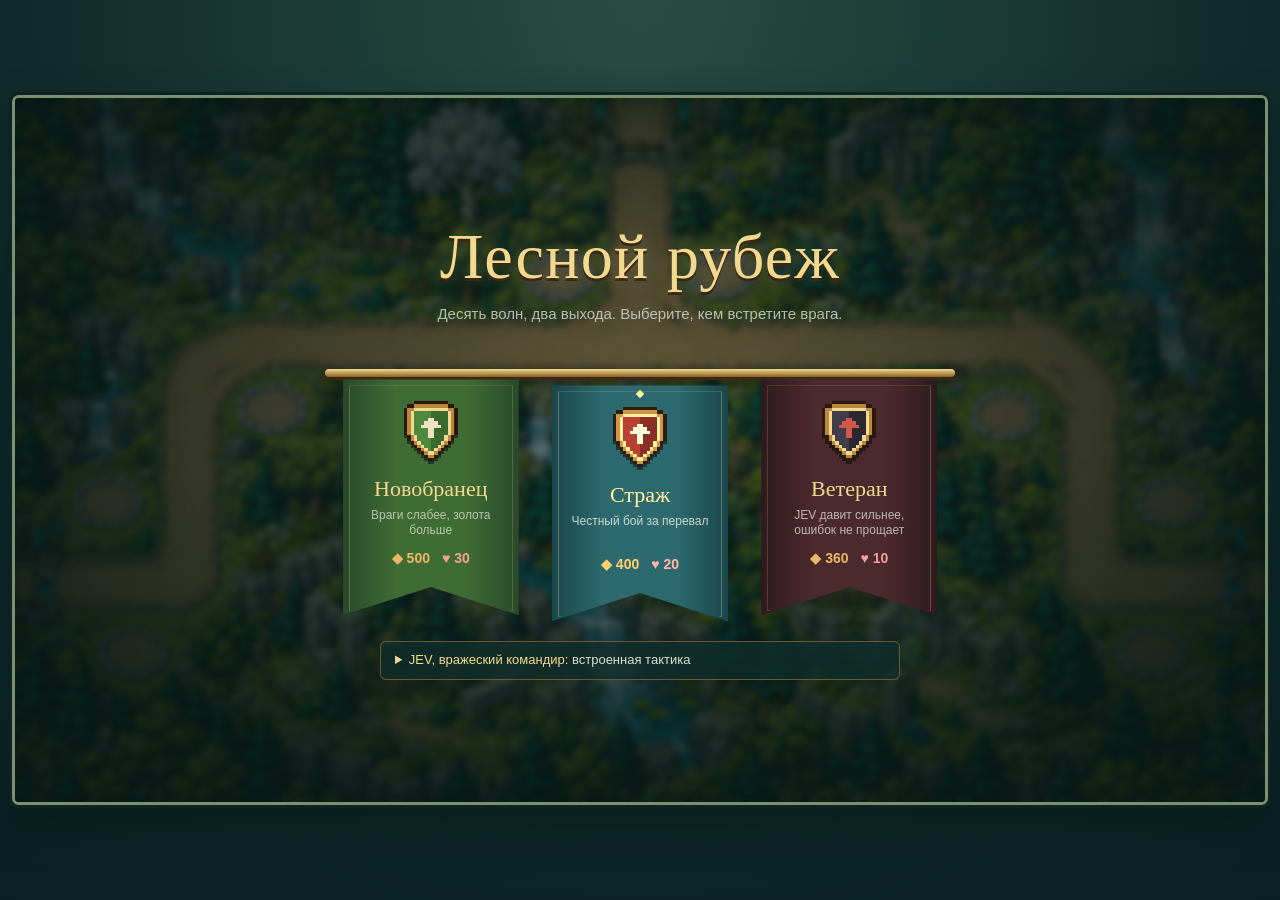
==== game/index.html @ 604ba946 "Лесной рубеж: первая версия в git Браузерная tower defense: лучники и маги, 5 уровней башен, 10 волн" ====
<!doctype html>
<html lang="ru">
<head>
  <meta charset="utf-8">
  <meta name="viewport" content="width=device-width, initial-scale=1">
  <meta name="theme-color" content="#102b2b">
  <title>Лесной рубеж</title>
  <link rel="stylesheet" href="style.css">
</head>
<body>
  <main class="game-shell">
    <section class="field-frame" aria-label="Игровое поле">
          <canvas id="gameCanvas" width="1672" height="941" tabindex="0" aria-label="Карта с восемью площадками для башен. Клавиши 1–8 выбирают площадку"></canvas>
          <div id="buildMenu" class="build-menu" role="group" aria-label="Выбор башни" hidden>
            <div class="build-ring" aria-hidden="true"></div>
            <button id="chooseArcher" class="build-option pos-nw" type="button" data-name="Лучники" data-type="archer" aria-label="Построить башню лучников за 90 золота">
              <svg viewBox="0 0 48 48" aria-hidden="true"><path d="M16 7Q40 24 16 41" stroke="#f3d98f" stroke-width="3.5"/><path d="M16 7L20 24 16 41" stroke="#e8dcc0" stroke-width="1.5"/><path d="M8 24H38M32 19.5L38 24 32 28.5M8 24L5 21M8 24L5 27" stroke="#f0e5c4" stroke-width="2.5"/></svg>
              <span id="archerCost" class="build-cost">90</span>
            </button>
            <button id="chooseMage" class="build-option pos-ne" type="button" data-name="Маги" data-type="mage" aria-label="Построить башню магов за 100 золота">
              <svg viewBox="0 0 48 48" aria-hidden="true"><path d="M15 41L29 17" stroke="#c9a46a" stroke-width="3.5"/><path d="M32 4L37 12 32 20 27 12Z" stroke="#d9a8ff" stroke-width="2.5"/><path d="M38 22L40 25M24 22L22 25M32 24V27" stroke="#f0e5c4" stroke-width="2"/></svg>
              <span id="mageCost" class="build-cost">100</span>
            </button>
            <button class="build-option pos-sw" type="button" aria-disabled="true" data-name="Артиллерия" aria-label="Артиллерия, откроется позже"><svg viewBox="0 0 48 48" aria-hidden="true"><circle cx="22" cy="29" r="12" stroke="#e9ba63" stroke-width="3"/><path d="M29 19L33 12Q38 10 40 5" stroke="#f0e5c4" stroke-width="3"/></svg><svg class="build-lock" viewBox="0 0 16 16" aria-hidden="true"><path d="M5 7V5a3 3 0 0 1 6 0v2"/><rect x="3.5" y="7" width="9" height="7" rx="1.5"/></svg></button>
            <button class="build-option pos-se" type="button" aria-disabled="true" data-name="Казармы" aria-label="Казармы, откроются позже"><svg viewBox="0 0 48 48" aria-hidden="true"><path d="M24 5L39 11 36 29Q32 38 24 43 16 38 12 29L9 11Z" stroke="#b5d5ef" stroke-width="3"/><path d="M24 12V36M15 20H33" stroke="#e9ba63" stroke-width="3"/></svg><svg class="build-lock" viewBox="0 0 16 16" aria-hidden="true"><path d="M5 7V5a3 3 0 0 1 6 0v2"/><rect x="3.5" y="7" width="9" height="7" rx="1.5"/></svg></button>
            <div class="build-plaque" aria-hidden="true"><strong id="buildPlaqueName">Выберите башню</strong><small id="buildPlaqueNote">Лучники и маги доступны</small></div>
          </div>
          <div id="towerMenu" class="build-menu tower-menu" role="group" aria-label="Действия с башней" hidden>
            <div class="build-ring" aria-hidden="true"></div>
            <button id="upgradeOption" class="build-option pos-n" type="button" data-name="Улучшить">
              <svg viewBox="0 0 48 48" aria-hidden="true"><path d="M13 27L24 16 35 27" stroke="#f3d98f" stroke-width="4"/><path d="M13 38L24 27 35 38" stroke="#f0e5c4" stroke-width="3"/><path d="M24 5V9M19 7H29" stroke="#f3d98f" stroke-width="2"/></svg>
              <span id="upgradeCost" class="build-cost">75</span>
            </button>
            <button id="sellOption" class="build-option pos-s" type="button" data-name="Продать">
              <svg viewBox="0 0 48 48" aria-hidden="true"><ellipse cx="24" cy="33" rx="13" ry="5" stroke="#c99a4a" stroke-width="3"/><path d="M11 33V28M37 33V28" stroke="#c99a4a" stroke-width="3"/><ellipse cx="24" cy="27" rx="13" ry="5" stroke="#f3d98f" stroke-width="3"/><path d="M24 7L29 13 24 19 19 13Z" stroke="#f0e5c4" stroke-width="2.5"/></svg>
              <span id="sellValue" class="build-cost refund">54</span>
            </button>
            <div id="towerInfo" class="tower-info">
              <div class="tower-info-head"><strong id="towerInfoName">Соломенная башня</strong><span id="towerInfoLevel">1 / 5</span></div>
              <p id="towerInfoNote">Два лучника бьют врага, ближайшего к выходу.</p>
              <dl class="tower-info-stats">
                <div><dt>Урон</dt><dd id="statDamage">21</dd></div>
                <div><dt>Дальность</dt><dd id="statRange">188</dd></div>
                <div><dt>Выстр./с</dt><dd id="statRate">1.1</dd></div>
                <div id="statSplashBox" hidden><dt>Площадь</dt><dd id="statSplash">44</dd></div>
              </dl>
            </div>
          </div>
          <div class="hud">
            <div class="hud-stats" aria-live="polite">
              <span class="hud-stat coin" title="Золото"><i aria-hidden="true">◆</i><b id="gold">400</b></span>
              <span class="hud-stat heart" title="Жизни"><i aria-hidden="true">♥</i><b id="lives">20</b></span>
              <span class="hud-stat wave" title="Волна"><i aria-hidden="true">◈</i><b id="wave">0 / 10</b></span>
            </div>
            <div class="hud-actions">
              <button id="speedButton" class="hud-button" type="button" title="Скорость игры">1×</button>
              <button id="pauseButton" class="hud-button" type="button" title="Пауза (пробел)" aria-label="Пауза">Ⅱ</button>
              <button id="restartButton" class="hud-button" type="button" title="Меню" aria-label="Открыть меню">☰</button>
            </div>
          </div>
          <button id="waveShield" class="wave-shield" type="button">
            <svg class="shield-timer" viewBox="0 0 100 100" aria-hidden="true"><circle cx="50" cy="50" r="46"/><circle class="shield-timer-left" cx="50" cy="50" r="46" pathLength="100"/></svg>
            <svg class="shield-art" viewBox="0 0 16 18" shape-rendering="crispEdges" aria-hidden="true"></svg>
            <span class="shield-label"><strong id="shieldTitle">Волна 1</strong><small id="shieldNote">Разбейте щит</small></span>
          </button>
          <div id="menu" class="menu-screen">
            <div class="menu-panel">
              <h1 class="menu-title">Лесной рубеж</h1>
              <p class="menu-sub">Десять волн, два выхода. Выберите, кем встретите врага.</p>
              <div class="banners" role="group" aria-label="Сложность">
                <button class="banner easy" type="button" data-difficulty="easy">
                  <svg class="banner-shield" viewBox="0 0 16 18" shape-rendering="crispEdges" aria-hidden="true"></svg>
                  <strong>Новобранец</strong><small>Враги слабее, золота больше</small>
                  <span class="banner-stats"><span>◆ 500</span><span>♥ 30</span></span>
                </button>
                <button class="banner normal" type="button" data-difficulty="normal">
                  <svg class="banner-shield" viewBox="0 0 16 18" shape-rendering="crispEdges" aria-hidden="true"></svg>
                  <strong>Страж</strong><small>Честный бой за перевал</small>
                  <span class="banner-stats"><span>◆ 400</span><span>♥ 20</span></span>
                </button>
                <button class="banner hard" type="button" data-difficulty="hard">
                  <svg class="banner-shield" viewBox="0 0 16 18" shape-rendering="crispEdges" aria-hidden="true"></svg>
                  <strong>Ветеран</strong><small>JEV давит сильнее, ошибок не прощает</small>
                  <span class="banner-stats"><span>◆ 360</span><span>♥ 10</span></span>
                </button>
              </div>
              <button id="menuResume" class="menu-resume" type="button" hidden>Вернуться к игре</button>
              <details class="jev-settings">
                <summary>JEV, вражеский командир: <span id="jevStatus">встроенная тактика</span></summary>
                <p>Перед каждой волной JEV смотрит, какой фланг у вас слабее, и решает, сколько врагов пустить налево и направо. С ключом OpenRouter решения принимает модель Jev, без ключа — встроенная тактика.</p>
                <label>Ключ OpenRouter<input id="jevKey" type="password" autocomplete="off" spellcheck="false" placeholder="sk-or-…"></label>
                <label>Модель<input id="jevModel" type="text" autocomplete="off" spellcheck="false"></label>
                <div class="jev-actions"><button id="jevSave" type="button">Сохранить</button><button id="jevForget" type="button" hidden>Убрать ключ</button></div>
                <small>Ключ хранится только в этом браузере и уходит только на openrouter.ai.</small>
              </details>
            </div>
          </div>
          <div id="stageMessage" class="stage-message" hidden></div>
          <div id="toast" class="toast" role="status" aria-live="polite"></div>
    </section>
  </main>
  <script src="jev.js" defer></script>
  <script src="game.js" defer></script>
</body>
</html>
---- game/style.css ----
:root{--deep:#102b2b;--forest:#183b37;--forest-2:#254d45;--line:#4c6b5a;--parchment:#f0e5c4;--muted:#b7c3ad;--gold:#e9ba63;--gold-deep:#a77531;--red:#e98973}
*{box-sizing:border-box}html,body{margin:0;min-height:100%;background:#0b2526;color:var(--parchment)}body{font-family:Trebuchet MS,Verdana,sans-serif;background:radial-gradient(circle at 50% 0,#284c42 0,#102b2b 54%,#092022 100%)}button{font:inherit;cursor:pointer}button:focus-visible,canvas:focus-visible{outline:3px solid #ffe3a0;outline-offset:3px}.game-shell{min-height:100vh;max-width:2000px;margin:auto;display:flex;flex-direction:column}.topbar{min-height:83px;display:flex;align-items:center;gap:24px;padding:12px clamp(16px,2vw,36px);border-bottom:1px solid #5d765b;background:linear-gradient(180deg,#183a36,#102e2e);box-shadow:0 5px 16px #061d1b77;z-index:2}.brand{display:flex;align-items:center;gap:12px;min-width:270px}.brand-mark{display:grid;place-items:center;width:42px;height:42px;border:2px solid var(--gold);border-radius:10px;transform:rotate(45deg);font-size:25px;color:var(--gold);line-height:1}.brand-mark::first-letter{transform:rotate(-45deg)}.brand strong{display:block;font-family:Georgia,serif;font-size:24px;line-height:1;letter-spacing:.01em}.brand small{display:block;margin-top:5px;color:var(--muted);font-size:11px;letter-spacing:.12em}.resources{display:flex;justify-content:center;gap:clamp(15px,3vw,54px);flex:1}.resource{display:flex;align-items:center;gap:9px;min-width:80px}.resource-icon{font-size:27px;line-height:1}.coin{color:var(--gold)}.heart{color:#e27d6d}.wave{color:#91d5c1}.resource b{display:block;font-size:22px;line-height:1.05}.resource small{font-size:11px;color:var(--muted)}.top-actions{display:flex;gap:8px}.small-button{border:1px solid #718a6f;background:#1e423c;color:var(--parchment);border-radius:7px;width:42px;height:39px;font-weight:700}.small-button:hover{background:#315b4c}.layout{display:grid;grid-template-columns:minmax(0,1fr) 310px;gap:18px;padding:18px;align-items:start;flex:1}.field-wrap{min-width:0}.field-frame{position:relative;overflow:hidden;line-height:0;border:3px solid #78916f;border-radius:7px;box-shadow:0 0 0 3px #0c2424,0 20px 40px #04181788;background:#183d39}.field-frame::after{content:"";position:absolute;inset:0;pointer-events:none;box-shadow:inset 0 0 22px #09221e99}.field-frame canvas{display:block;width:100%;height:auto;cursor:default}.field-caption{display:flex;justify-content:space-between;gap:16px;padding:11px 3px;color:#b9cbb7;font-size:12px;line-height:1.4}.path-dot{display:inline-block;width:8px;height:8px;border-radius:50%;background:var(--gold);margin-right:6px}.sidebar{min-width:0;display:flex;flex-direction:column;gap:15px}.chapter{display:flex;align-items:center;gap:10px;justify-content:center;white-space:nowrap;color:#d9c999;font-family:Georgia,serif;font-size:18px;padding:5px 0}.chapter-line{height:1px;background:#718766;flex:1}.selection-panel,.wave-card{border:1px solid #6b815f;background:linear-gradient(145deg,#25463d,#193831 68%,#17332f);border-radius:8px;box-shadow:inset 0 1px #ffffff18,0 12px 24px #061c1b55}.selection-panel{min-height:325px;padding:19px}.empty-state{text-align:center;padding:20px 3px}.empty-emblem{width:82px;height:82px;border:1px dashed #88a178;border-radius:50%;display:grid;place-items:center;margin:2px auto 19px;color:#d8c996;font-size:47px}.empty-state h2,.tower-title{font:normal 25px Georgia,serif;margin:0 0 11px}.empty-state p,.selection-copy{font-size:13px;line-height:1.55;color:#c7d1bd;margin:0}.tower-preview{height:117px;display:flex;align-items:center;justify-content:center;position:relative;margin:-7px 0 5px;background:radial-gradient(ellipse at 50% 80%,#63846b55 0,transparent 57%)}.tower-preview img{width:122px;height:122px;object-fit:contain;image-rendering:auto}.tower-preview .site-icon{font-size:61px;color:#d8cb9c}.tower-head{display:flex;justify-content:space-between;align-items:baseline;gap:8px}.tower-title{margin:0}.level-pill{white-space:nowrap;color:#f0d18c;font-size:12px;border:1px solid #9d8151;background:#5d532f66;padding:4px 7px;border-radius:4px}.selection-copy{margin:8px 0 16px}.stats{display:grid;grid-template-columns:1fr 1fr;gap:7px;margin:13px 0 18px}.stat{border-top:1px solid #69806a;padding-top:7px}.stat small{display:block;color:#9fb8a8;font-size:10px}.stat strong{font-size:16px}.selection-actions{display:flex;gap:8px}.selection-actions .primary-button{flex:1}.primary-button{border:1px solid #ffdc91;background:linear-gradient(#efc56d,#c99039);box-shadow:inset 0 1px #fff1bb,0 3px 0 #845825;color:#263629;border-radius:6px;padding:11px 13px;font-weight:800;text-align:center}.primary-button:hover:not(:disabled){filter:brightness(1.08)}.primary-button:disabled{opacity:.48;cursor:not-allowed;filter:grayscale(.45)}.secondary-button{border:1px solid #789578;background:#2a5046;color:#e9e8d0;border-radius:6px;padding:10px 11px;font-size:12px}.secondary-button:hover{background:#3c6857}.wave-card{padding:17px}.wave-card-top{display:flex;justify-content:space-between;align-items:center;font-family:Georgia,serif;font-size:17px}.wave-card-top strong{color:var(--gold);font-family:Trebuchet MS,Verdana,sans-serif;font-size:15px}.wave-card p{min-height:37px;color:#c1d0be;line-height:1.45;font-size:12px;margin:11px 0 13px}.wave-card .primary-button{width:100%;display:flex;justify-content:space-between;align-items:center}.wave-card .primary-button span{font-size:18px}.help{padding:6px 3px;color:#acc1b2;font-size:12px}.help>span{font-family:Georgia,serif;color:#e7d8b0;font-size:15px}.help p{line-height:1.7;margin:9px 0}.help kbd{border:1px solid #688275;border-radius:3px;padding:2px 4px;color:#e7e8d4;font:11px Trebuchet MS,Verdana,sans-serif}.text-button{background:none;border:0;border-bottom:1px solid #7d9b88;color:#c6d8c8;padding:3px 0;font-size:12px}.text-button:hover{color:white}.toast{position:fixed;left:50%;bottom:22px;transform:translate(-50%,15px);background:#112f2c;border:1px solid #a8b78a;box-shadow:0 10px 35px #041511a9;color:#fff0c9;border-radius:6px;padding:11px 17px;opacity:0;pointer-events:none;transition:opacity .2s,transform .2s;z-index:10;font-size:13px}.toast.show{opacity:1;transform:translate(-50%,0)}.stage-message{position:absolute;left:50%;top:50%;transform:translate(-50%,-50%);line-height:1.4;text-align:center;min-width:min(440px,80%);padding:24px 30px;background:#102d2bea;border:2px solid #d1ae67;border-radius:8px;box-shadow:0 20px 60px #000a}.stage-message h2{font:normal 37px Georgia,serif;margin:0 0 8px}.stage-message p{font-size:15px;margin:0;color:#e1dfc5}.stage-message button{margin-top:19px}[hidden]{display:none!important}
.build-menu{--size:48px;--r:64px;--d:calc(var(--r)*.71);position:absolute;z-index:3;width:0;height:0;line-height:1;pointer-events:none}
.build-ring{position:absolute;left:calc(var(--r)*-1);top:calc(var(--r)*-1);width:calc(var(--r)*2);height:calc(var(--r)*2);border-radius:50%;border:2px solid #f3d98fcc;background:radial-gradient(circle,#0d221f00 54%,#0d221f99 55%,#0d221fb3 100%);box-shadow:0 0 0 5px #0d221f40,0 0 26px #f3d98f33 inset;animation:ring-open .22s ease-out both}
.build-ring::before{content:"";position:absolute;inset:7px;border-radius:50%;border:1px dashed #f3d98f59}
.build-option{--x:0px;--y:0px;position:absolute;left:calc(var(--size)/-2);top:calc(var(--size)/-2);width:var(--size);height:var(--size);padding:calc(var(--size)*.17);border:0;border-radius:50%;pointer-events:auto;color:var(--parchment);background:radial-gradient(circle at 50% 30%,#2f584a,#16302a 70%);box-shadow:0 0 0 2px #5b3f1c,0 0 0 4px #b8863f,0 0 0 5px #3a2812,inset 0 0 0 2px #f3d98f55,inset 0 -6px 10px #0006,0 6px 12px #000a;transform:translate(var(--x),var(--y));transition:transform .14s ease-out,box-shadow .14s;animation:medal-out .3s cubic-bezier(.2,1.4,.4,1) both}
.pos-nw{--x:calc(var(--d)*-1);--y:calc(var(--d)*-1);animation-delay:0s}.pos-ne{--x:var(--d);--y:calc(var(--d)*-1);animation-delay:.04s}.pos-sw{--x:calc(var(--d)*-1);--y:var(--d);animation-delay:.08s}.pos-se{--x:var(--d);--y:var(--d);animation-delay:.12s}
.build-option svg:not(.build-lock){display:block;width:100%;height:100%;fill:none;stroke-linecap:round;stroke-linejoin:round;filter:drop-shadow(0 1px 0 #0009)}
.build-option:hover:not([aria-disabled]),.build-option:focus-visible{transform:translate(var(--x),var(--y)) scale(1.1);box-shadow:0 0 0 2px #5b3f1c,0 0 0 4px #f3d98f,0 0 0 5px #3a2812,inset 0 0 0 2px #f3d98faa,inset 0 -6px 10px #0006,0 0 18px #f3d98f99}
.build-option:focus-visible{outline:none}
.build-option[aria-disabled]{cursor:not-allowed;background:radial-gradient(circle at 50% 30%,#3a463f,#1c2622 70%);box-shadow:0 0 0 2px #2f2a20,0 0 0 4px #6c6150,0 0 0 5px #221d15,inset 0 -6px 10px #0006,0 6px 12px #000a}
.build-option[aria-disabled] svg:not(.build-lock){opacity:.55;filter:grayscale(.85) brightness(.9)}
.build-lock{position:absolute;right:-4px;bottom:-4px;width:40%;height:40%;padding:3px;border-radius:50%;background:#1c2622;box-shadow:0 0 0 1.5px #8d8068;fill:#3a463f;stroke:#d9cdb2;stroke-width:1.6;stroke-linejoin:round}
.build-cost{position:absolute;left:50%;bottom:calc(var(--size)*-.2);transform:translateX(-50%);padding:3px 9px 3px 8px;background:linear-gradient(#f3d98f,#c99a4a);color:#2a2414;font-size:11px;font-weight:800;white-space:nowrap;clip-path:polygon(0 0,100% 0,92% 50%,100% 100%,0 100%,8% 50%)}
.build-cost::after{content:" ◆"}
.build-option.poor svg{opacity:.55}.build-option.poor .build-cost{background:linear-gradient(#d47a63,#a2483a);color:#fff0c9}
.build-option.poor{cursor:not-allowed}
.build-plaque{position:absolute;left:0;top:calc(var(--d) + var(--size)/2 + 14px);transform:translateX(-50%);min-width:116px;padding:6px 14px 7px;text-align:center;white-space:nowrap;background:linear-gradient(#4a3420,#2f2113);border:1px solid #b8863f;border-radius:4px;box-shadow:inset 0 1px #f3d98f40,0 6px 14px #000a;animation:plaque-open .25s .1s ease-out both}
.build-plaque strong{display:block;font:15px Georgia,serif;color:#f3d98f}.build-plaque small{display:block;margin-top:3px;font-size:11px;color:#d9c9a1}
.selection-panel:has(.tower-card){min-height:0}.tower-card{display:grid;grid-template-columns:96px 1fr;gap:12px;align-items:center}.tower-card img{width:96px;height:96px;object-fit:contain;background:radial-gradient(ellipse at 50% 80%,#63846b55 0,transparent 62%)}.tower-card .tower-title{font-size:21px;line-height:1.15}.tower-card .level-pill{display:inline-block;margin-top:6px}.tower-note{margin:6px 0 0;font-size:12px;line-height:1.45;color:#c7d1bd;opacity:.65}.tower-note+.stats{grid-template-columns:repeat(3,1fr);margin:16px 0 0}
.pos-n{--y:calc(var(--r)*-1)}.pos-s{--y:var(--r);animation-delay:.05s}
.build-cost.refund{background:linear-gradient(#cfe3b4,#8fb07a);color:#1f2d1c}.build-cost.refund::before{content:"+"}
#sellOption:hover,#sellOption:focus-visible{box-shadow:0 0 0 2px #5b3f1c,0 0 0 4px #cfe3b4,0 0 0 5px #3a2812,inset 0 0 0 2px #cfe3b4aa,inset 0 -6px 10px #0006,0 0 18px #cfe3b499}
.plaque-above .build-plaque{top:auto;bottom:calc(var(--d) + var(--size)/2 + 14px)}
@keyframes ring-open{from{opacity:0;transform:scale(.6)}}
@keyframes plaque-open{from{opacity:0;transform:translate(-50%,-6px)}}
@keyframes medal-out{from{opacity:0;transform:translate(0,0) scale(.4)}}
@media(prefers-reduced-motion:reduce){.build-ring,.build-option,.build-plaque,.tower-info{animation:none;transition:none}}
@media(max-width:1050px){.layout{grid-template-columns:1fr}.sidebar{display:grid;grid-template-columns:minmax(0,1fr) minmax(240px,310px);align-items:start}.chapter{grid-column:1/-1}.selection-panel{min-height:270px}.wave-card{grid-column:2}.help{grid-column:2}.field-caption{font-size:11px}}
@media(max-width:680px){.topbar{min-height:0;flex-wrap:wrap;gap:12px}.brand{min-width:0;flex:1}.brand strong{font-size:20px}.resources{order:3;width:100%;justify-content:space-between;border-top:1px solid #4c6b5a;padding-top:9px}.resource{min-width:0}.resource b{font-size:17px}.resource-icon{font-size:21px}.layout{padding:9px;gap:10px}.field-caption{display:block}.field-caption span{display:block;margin:2px 0}.sidebar{display:flex;gap:10px}.chapter{padding:2px 0}.selection-panel{min-height:0}.empty-state{padding:2px 3px 6px}.empty-emblem{width:50px;height:50px;font-size:31px;margin:0 auto 8px}.empty-state h2{font-size:20px}.tower-preview{height:93px}.tower-preview img{width:97px;height:97px}.help{padding-bottom:20px}}
@media(prefers-reduced-motion:reduce){.toast{transition:none}}

/* Game-only screen: the map fills the window, everything else floats on it. */
.game-shell{min-height:100vh;display:grid;place-items:center;padding:12px;max-width:none}
.game-shell>.field-frame{width:min(100%,calc((100vh - 24px)*1672/941))}
.field-frame>.toast{position:absolute;bottom:68px}
.hud{position:absolute;z-index:4;top:12px;right:12px;display:flex;align-items:center;gap:8px;line-height:1}
.hud-stats{display:flex;gap:16px;padding:9px 16px;background:#102d2bd9;border:1px solid #b8863f;border-radius:999px;box-shadow:inset 0 1px #f3d98f33,0 6px 14px #0009}
.hud-stat{display:flex;align-items:center;gap:6px;font-size:16px}.hud-stat i{font-style:normal;font-size:17px}.hud-stat b{color:var(--parchment)}
.hud-stat.coin i{color:var(--gold)}.hud-stat.heart i{color:#e27d6d}.hud-stat.wave i{color:#91d5c1}
.hud-button{width:36px;height:36px;padding:0;border:0;border-radius:50%;color:#f3d98f;font-weight:700;background:radial-gradient(circle at 50% 30%,#2f584a,#16302a 70%);box-shadow:0 0 0 2px #5b3f1c,0 0 0 3.5px #b8863f,0 4px 10px #0009}
.hud-button:hover{box-shadow:0 0 0 2px #5b3f1c,0 0 0 3.5px #f3d98f,0 0 12px #f3d98f77}
.tower-info{position:absolute;left:0;top:calc(var(--r) + var(--size)/2 + 16px);width:228px;padding:10px 12px 11px;text-align:left;pointer-events:none;background:#102d2bbf;-webkit-backdrop-filter:blur(3px);backdrop-filter:blur(3px);border:1px solid #b8863f99;border-radius:6px;box-shadow:0 8px 18px #0008;animation:card-open .25s .1s ease-out both}
.plaque-above .tower-info{top:auto;bottom:calc(var(--r) + var(--size)/2 + 16px)}
.tower-info-head{display:flex;justify-content:space-between;align-items:baseline;gap:8px}
.tower-info-head strong{font:15px Georgia,serif;color:#f3d98f}.tower-info-head span{font-size:11px;color:#d9c9a1}
.tower-info p{margin:5px 0 9px;font-size:12px;line-height:1.4;color:#e3e6d6;opacity:.72}
.tower-info-stats{display:grid;grid-auto-flow:column;grid-auto-columns:1fr;gap:8px;margin:0;padding-top:8px;border-top:1px solid #f3d98f2e}
.tower-info-stats dt{font-size:10px;color:#9fb8a8}.tower-info-stats dd{margin:3px 0 0;font-size:14px;font-weight:700;color:var(--parchment);white-space:nowrap}
.previewing .tower-info-stats dd{color:#b9e39b}
@keyframes card-open{from{opacity:0}}
@media(max-width:680px){.game-shell{padding:0}.hud{top:6px;right:6px;gap:5px}.hud-stats{gap:10px;padding:6px 10px}.hud-stat{font-size:13px}.hud-button{width:28px;height:28px;font-size:12px}.tower-info{width:196px}}
/* Pixel shield at the entrance: break it to call the next wave. */
.wave-shield{position:absolute;z-index:3;left:calc(835 / 1672 * 100%);top:calc(62 / 941 * 100%);width:clamp(38px,3.4%,60px);aspect-ratio:16/18;padding:0;border:0;background:none;line-height:1;transform:translate(-50%,-50%);color:var(--parchment)}
.wave-shield:not(.raised):not(.breaking){display:none}
.wave-shield:disabled{cursor:default}
.shield-art{position:relative;display:block;width:100%;height:100%;overflow:visible;filter:drop-shadow(0 3px 0 #0007) drop-shadow(0 0 6px #f3d98f55)}
.wave-shield.raised .shield-art{animation:shield-rise .35s cubic-bezier(.2,1.4,.4,1) both}
.wave-shield.raised:hover:not(:disabled) .shield-art,.wave-shield:focus-visible .shield-art{transform:scale(1.1);filter:drop-shadow(0 3px 0 #0007) drop-shadow(0 0 10px #f3d98fcc)}
.wave-shield:focus-visible{outline:none}
.shield-half{transform-box:fill-box}
.wave-shield.breaking .shield-half.left{animation:half-left .55s ease-in forwards}
.wave-shield.breaking .shield-half.right{animation:half-right .55s ease-in forwards}
.wave-shield.breaking .shield-timer,.wave-shield.breaking .shield-label{display:none}
.shield-timer{position:absolute;left:50%;top:50%;width:170%;height:auto;aspect-ratio:1;transform:translate(-50%,-50%) rotate(-90deg);fill:none;stroke-width:6;display:none}
.wave-shield.timed:not(.breaking) .shield-timer{display:block}
.shield-timer circle{stroke:#102d2bb3}
.shield-timer .shield-timer-left{stroke:#f3d98f;stroke-linecap:round;stroke-dasharray:100;stroke-dashoffset:calc((1 - var(--left,1)) * 100)}
.shield-label{position:absolute;left:50%;top:calc(100% + 16px);transform:translateX(-50%);padding:5px 11px 6px;white-space:nowrap;text-align:center;background:linear-gradient(#4a3420e6,#2f2113e6);border:1px solid #b8863f;border-radius:4px;box-shadow:0 5px 12px #0009;pointer-events:none}
.shield-label strong{display:block;font:13px Georgia,serif;color:#f3d98f}.shield-label small{display:block;margin-top:2px;font-size:10px;color:#d9c9a1}
@keyframes shield-rise{from{opacity:0;transform:translateY(-8px) scale(.7)}}
@keyframes half-left{20%{transform:translate(-1px,0) rotate(-6deg);opacity:1}to{transform:translate(-7px,9px) rotate(-38deg);opacity:0}}
@keyframes half-right{20%{transform:translate(1px,0) rotate(6deg);opacity:1}to{transform:translate(7px,9px) rotate(38deg);opacity:0}}
@media(prefers-reduced-motion:reduce){.wave-shield .shield-art,.wave-shield .shield-half{animation:none!important}.wave-shield.breaking{display:none}}
/* Start menu: the map stays behind, dimmed; difficulties hang as cloth banners like the ones at the exits. */
.in-menu .hud,.in-menu .wave-shield{display:none}
.menu-screen{position:absolute;inset:0;z-index:6;display:grid;place-items:center;overflow:auto;line-height:1.3;background:radial-gradient(ellipse at 50% 45%,#0d221f99,#071715e6 75%);-webkit-backdrop-filter:blur(3px);backdrop-filter:blur(3px)}
.menu-panel{display:flex;flex-direction:column;align-items:center;padding:16px;text-align:center}
.menu-title{margin:0;font:normal clamp(30px,5.2vw,64px) Georgia,serif;letter-spacing:.02em;color:#f3d98f;text-shadow:0 3px 0 #3a2812,0 0 24px #f3d98f40}
.menu-sub{margin:10px 0 0;max-width:60ch;font-size:clamp(12px,1.3vw,15px);color:#d9dfcf;opacity:.8}
.banners{position:relative;display:flex;gap:clamp(14px,2.6vw,36px);margin-top:clamp(22px,4vw,46px);padding-top:10px}
.banners::before{content:"";position:absolute;left:-18px;right:-18px;top:0;height:8px;border-radius:4px;background:linear-gradient(#f3d98f,#8a6128);box-shadow:0 3px 0 #3a2812,0 6px 12px #0008}
.banner{--cloth:#2f5a4a;--cloth-dark:#1d3c31;position:relative;width:clamp(120px,15vw,176px);padding:clamp(14px,1.8vw,22px) 12px clamp(34px,4vw,48px);border:0;color:var(--parchment);background:linear-gradient(90deg,var(--cloth-dark),var(--cloth) 30%,var(--cloth) 70%,var(--cloth-dark));clip-path:polygon(0 0,100% 0,100% 100%,50% 88%,0 100%);transform-origin:50% -10px;transition:transform .2s ease-out,filter .2s;filter:drop-shadow(0 8px 10px #0009)}
.banner::before{content:"";position:absolute;inset:6px 6px auto;height:calc(100% - 12px);border:1px solid #f3d98f40;clip-path:polygon(0 0,100% 0,100% 100%,50% 88%,0 100%);pointer-events:none}
.banner.easy{--cloth:#3f6b35;--cloth-dark:#29492a}.banner.normal{--cloth:#285f63;--cloth-dark:#173f43}.banner.hard{--cloth:#4b2a2f;--cloth-dark:#2e1a1e}
.banner-shield{display:block;width:clamp(36px,4.2vw,54px);height:auto;margin:0 auto clamp(8px,1.2vw,14px);filter:drop-shadow(0 3px 0 #0007)}
.banner strong{display:block;font:normal clamp(16px,1.8vw,22px) Georgia,serif;color:#f3d98f}
.banner small{display:block;min-height:2.6em;margin-top:6px;font-size:clamp(10px,1vw,12px);color:#e3e6d6;opacity:.75}
.banner-stats{display:flex;justify-content:center;gap:12px;margin-top:10px;font-size:clamp(12px,1.2vw,14px);font-weight:700}
.banner-stats span:first-child{color:var(--gold)}.banner-stats span:last-child{color:#f0a294}
.banner:hover,.banner:focus-visible{transform:translateY(6px);animation:banner-sway 1.4s ease-in-out .2s infinite;filter:drop-shadow(0 12px 14px #000b) brightness(1.12)}
.banner:focus-visible{outline:none}
.banner.last::after{content:"";position:absolute;left:50%;top:6px;width:6px;height:6px;margin-left:-3px;background:#f3d98f;transform:rotate(45deg)}
.menu-resume{margin-top:clamp(18px,3vw,30px);padding:4px 0;border:0;border-bottom:1px solid #f3d98f80;background:none;color:#f3d98f;font-size:14px}
.menu-resume:hover{color:#fff3c4}
@keyframes banner-sway{0%,100%{transform:translateY(6px) rotate(0)}30%{transform:translateY(6px) rotate(1.6deg)}70%{transform:translateY(6px) rotate(-1.6deg)}}
@media(prefers-reduced-motion:reduce){.banner,.banner:hover,.banner:focus-visible{animation:none;transition:none}}
@media(max-width:680px){.menu-screen{position:fixed}.banners{gap:8px}.banners::before{left:-8px;right:-8px}.banner{width:104px;padding-left:6px;padding-right:6px}.banner small{display:none}}
.jev-settings{width:min(520px,100%);margin-top:clamp(16px,2.6vw,26px);padding:10px 14px;text-align:left;background:#102d2bcc;border:1px solid #b8863f80;border-radius:6px;font-size:13px;color:#d9dfcf}
.jev-settings summary{cursor:pointer;color:#f3d98f}.jev-settings summary span{color:#d9dfcf}
.jev-settings p{margin:8px 0;opacity:.8;line-height:1.45}
.jev-settings label{display:block;margin-top:8px;font-size:12px;color:#c7d1bd}
.jev-settings input{display:block;width:100%;margin-top:4px;padding:7px 9px;border:1px solid #6b815f;border-radius:4px;background:#0b2220;color:#f0e5c4;font:13px Trebuchet MS,Verdana,sans-serif}
.jev-actions{display:flex;gap:8px;margin-top:10px}
.jev-actions button{padding:7px 14px;border:1px solid #b8863f;border-radius:4px;background:#2f584a;color:#f3d98f}
.jev-actions button:hover{background:#3c6857}
.jev-settings small{display:block;margin-top:8px;font-size:11px;opacity:.65}
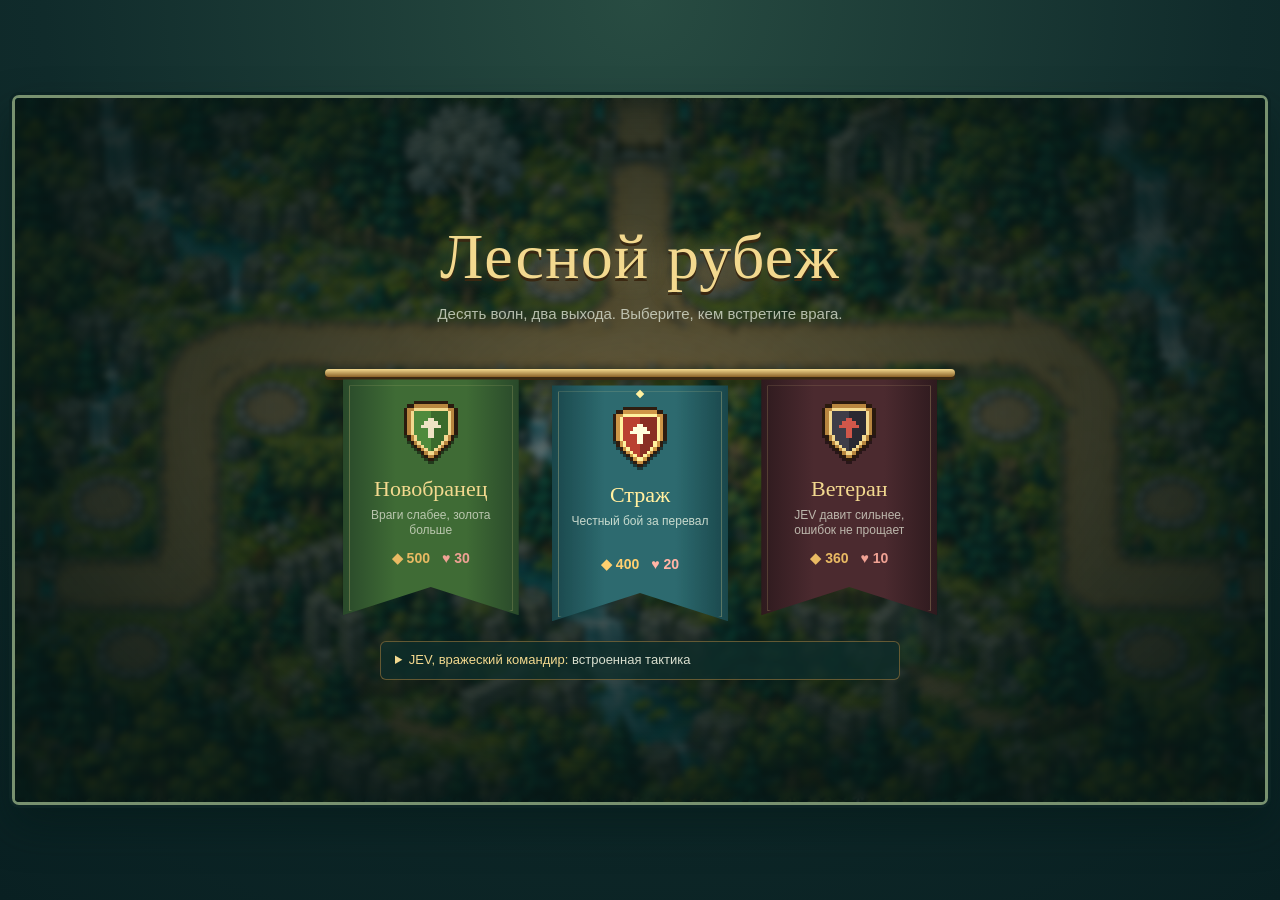
==== commit 02a30f57: "Fix mobile game layout and touch controls" ====
--- a/game/index.html
+++ b/game/index.html
@@ -2,7 +2,7 @@
 <html lang="ru">
 <head>
   <meta charset="utf-8">
-  <meta name="viewport" content="width=device-width, initial-scale=1">
+  <meta name="viewport" content="width=device-width, initial-scale=1, viewport-fit=cover">
   <meta name="theme-color" content="#102b2b">
   <title>Лесной рубеж</title>
   <link rel="stylesheet" href="style.css">
@@ -13,6 +13,7 @@
           <canvas id="gameCanvas" width="1672" height="941" tabindex="0" aria-label="Карта с восемью площадками для башен. Клавиши 1–8 выбирают площадку"></canvas>
           <div id="buildMenu" class="build-menu" role="group" aria-label="Выбор башни" hidden>
             <div class="build-ring" aria-hidden="true"></div>
+            <button class="selection-close" type="button" aria-label="Закрыть выбор">×</button>
             <button id="chooseArcher" class="build-option pos-nw" type="button" data-name="Лучники" data-type="archer" aria-label="Построить башню лучников за 90 золота">
               <svg viewBox="0 0 48 48" aria-hidden="true"><path d="M16 7Q40 24 16 41" stroke="#f3d98f" stroke-width="3.5"/><path d="M16 7L20 24 16 41" stroke="#e8dcc0" stroke-width="1.5"/><path d="M8 24H38M32 19.5L38 24 32 28.5M8 24L5 21M8 24L5 27" stroke="#f0e5c4" stroke-width="2.5"/></svg>
               <span id="archerCost" class="build-cost">90</span>
@@ -27,6 +28,7 @@
           </div>
           <div id="towerMenu" class="build-menu tower-menu" role="group" aria-label="Действия с башней" hidden>
             <div class="build-ring" aria-hidden="true"></div>
+            <button class="selection-close" type="button" aria-label="Закрыть выбор">×</button>
             <button id="upgradeOption" class="build-option pos-n" type="button" data-name="Улучшить">
               <svg viewBox="0 0 48 48" aria-hidden="true"><path d="M13 27L24 16 35 27" stroke="#f3d98f" stroke-width="4"/><path d="M13 38L24 27 35 38" stroke="#f0e5c4" stroke-width="3"/><path d="M24 5V9M19 7H29" stroke="#f3d98f" stroke-width="2"/></svg>
               <span id="upgradeCost" class="build-cost">75</span>
--- a/game/style.css
+++ b/game/style.css
@@ -105,3 +105,41 @@
 .jev-actions button{padding:7px 14px;border:1px solid #b8863f;border-radius:4px;background:#2f584a;color:#f3d98f}
 .jev-actions button:hover{background:#3c6857}
 .jev-settings small{display:block;margin-top:8px;font-size:11px;opacity:.65}
+.selection-close{display:none;}
+
+/* A narrow map stays at its natural aspect ratio; touch controls use the space around it. */
+@media (max-width:680px), (pointer:coarse) and (max-height:500px){
+  .game-shell{min-height:100vh;min-height:100dvh;padding:0 env(safe-area-inset-right) env(safe-area-inset-bottom) env(safe-area-inset-left);}
+  .game-shell>.field-frame{overflow:visible;max-width:100%;}
+  .hud{position:fixed;top:calc(env(safe-area-inset-top) + 10px);left:50%;right:auto;transform:translateX(-50%);width:max-content;max-width:calc(100vw - 20px);z-index:5;}
+  .hud-stats{gap:10px;padding:8px 10px;}
+  .hud-stat{font-size:13px;}
+  .hud-button{width:36px;height:36px;flex:none;font-size:13px;}
+  .wave-shield{position:fixed;top:calc(50dvh - 28vw - 54px);left:auto;right:calc(env(safe-area-inset-right) + 12px);width:48px;transform:none;}
+  .shield-label{top:50%;left:auto;right:calc(100% + 9px);transform:translateY(-50%);}
+  .build-menu{position:fixed;top:auto;right:0;bottom:0;left:0;width:100%;height:auto;display:grid;grid-template-columns:repeat(4,minmax(0,1fr));justify-items:center;align-items:center;gap:10px;padding:14px max(12px,env(safe-area-inset-right)) calc(40px + env(safe-area-inset-bottom)) max(12px,env(safe-area-inset-left));background:linear-gradient(#25463df5,#102d2cfb);border-top:2px solid #b8863f;box-shadow:0 -12px 30px #061c1baa;z-index:7;pointer-events:auto;line-height:1.2;}
+  .build-ring{display:none;}
+  .selection-close{position:absolute;top:16px;right:calc(env(safe-area-inset-right) + 16px);display:grid;place-items:center;width:34px;height:34px;padding:0;border:1px solid #b8863f;border-radius:5px;background:#183b37;color:#f3d98f;font-size:26px;line-height:1;z-index:1;}
+  .build-option,.build-option:hover:not([aria-disabled]),.build-option:focus-visible{position:relative;top:auto;left:auto;width:58px;height:58px;--size:58px;transform:none;animation:none;}
+  .build-option::after{content:attr(data-name);position:absolute;top:calc(100% + 13px);left:50%;transform:translateX(-50%);width:max-content;max-width:22vw;text-align:center;color:var(--parchment);font-size:12px;line-height:1.2;}
+  .build-cost{bottom:-5px;}
+  .build-plaque,.plaque-above .build-plaque{position:static;grid-column:1/-1;grid-row:1;transform:none;min-width:0;width:100%;padding:5px 44px;animation:none;}
+  #buildMenu .build-option{grid-row:2;}
+  .tower-menu{grid-template-columns:repeat(2,minmax(0,1fr));}
+  .tower-menu .tower-info,.plaque-above .tower-info{position:static;grid-column:1/-1;grid-row:1;order:-1;width:100%;max-width:440px;margin:0!important;animation:none;pointer-events:auto;}
+  .tower-menu #upgradeOption{grid-column:1;grid-row:2;}
+  .tower-menu #sellOption{grid-column:2;grid-row:2;}
+  .menu-screen{position:fixed;inset:0;display:flex;overflow-y:auto;padding:calc(env(safe-area-inset-top) + 16px) calc(env(safe-area-inset-right) + 12px) calc(env(safe-area-inset-bottom) + 16px) calc(env(safe-area-inset-left) + 12px);}
+  .menu-panel{width:min(100%,560px);max-width:100%;margin:auto;}
+  .banners{max-width:100%;gap:8px;}
+  .banner{width:clamp(82px,27vw,104px);padding-left:6px;padding-right:6px;}
+  .stage-message{position:fixed;top:50%;left:50%;width:min(440px,calc(100vw - 32px));min-width:0;max-height:calc(100dvh - 40px);overflow-y:auto;z-index:8;}
+  .stage-message h2{font-size:clamp(25px,7vw,37px);}
+  .field-frame>.toast{position:fixed;top:calc(env(safe-area-inset-top) + 58px);bottom:auto;max-width:calc(100vw - 24px);z-index:9;}
+}
+@media (max-width:680px) and (orientation:portrait){
+  .game-shell>.field-frame{width:100%;}
+}
+@media (pointer:coarse) and (min-width:681px) and (max-height:500px){
+  .wave-shield{top:58px;}
+}
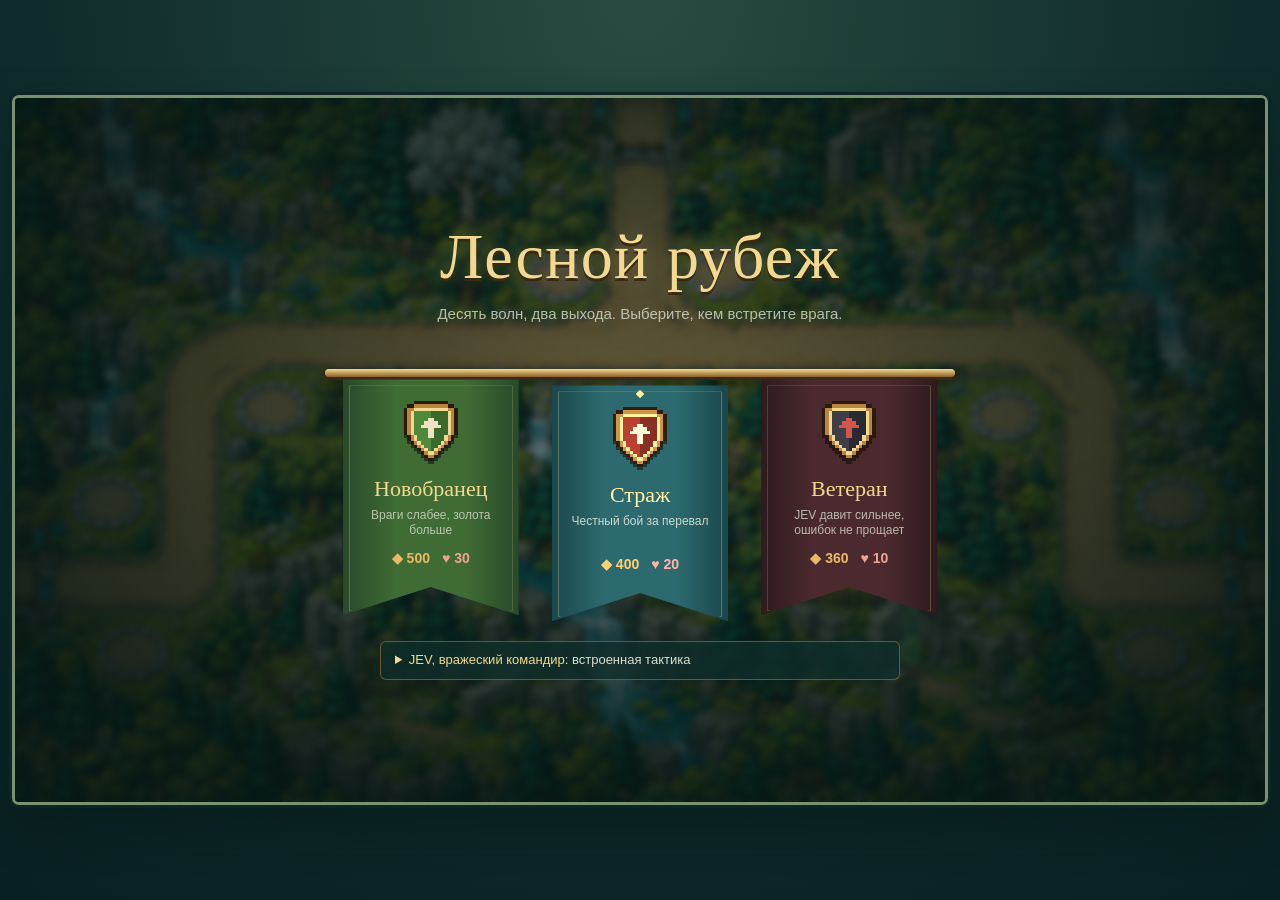
==== commit 44caa085: "Make touch gameplay landscape first" ====
--- a/game/index.html
+++ b/game/index.html
@@ -101,6 +101,11 @@
           <div id="toast" class="toast" role="status" aria-live="polite"></div>
     </section>
   </main>
+  <div class="rotate-prompt" role="status">
+    <span class="rotate-device" aria-hidden="true">↻</span>
+    <strong>Поверните устройство</strong>
+    <p>Для игры нужен горизонтальный экран.</p>
+  </div>
   <script src="jev.js" defer></script>
   <script src="game.js" defer></script>
 </body>
--- a/game/style.css
+++ b/game/style.css
@@ -106,9 +106,10 @@
 .jev-actions button:hover{background:#3c6857}
 .jev-settings small{display:block;margin-top:8px;font-size:11px;opacity:.65}
 .selection-close{display:none;}
+.rotate-prompt{display:none;}
 
 /* A narrow map stays at its natural aspect ratio; touch controls use the space around it. */
-@media (max-width:680px), (pointer:coarse) and (max-height:500px){
+@media (max-width:680px), (pointer:coarse) and (orientation:landscape){
   .game-shell{min-height:100vh;min-height:100dvh;padding:0 env(safe-area-inset-right) env(safe-area-inset-bottom) env(safe-area-inset-left);}
   .game-shell>.field-frame{overflow:visible;max-width:100%;}
   .hud{position:fixed;top:calc(env(safe-area-inset-top) + 10px);left:50%;right:auto;transform:translateX(-50%);width:max-content;max-width:calc(100vw - 20px);z-index:5;}
@@ -140,6 +141,47 @@
 @media (max-width:680px) and (orientation:portrait){
   .game-shell>.field-frame{width:100%;}
 }
-@media (pointer:coarse) and (min-width:681px) and (max-height:500px){
-  .wave-shield{top:58px;}
+/* In landscape the map uses the full visible height. Controls sit at its edges. */
+@media (pointer:coarse) and (orientation:landscape){
+  .game-shell{padding:max(4px,env(safe-area-inset-top)) max(4px,env(safe-area-inset-right)) max(4px,env(safe-area-inset-bottom)) max(4px,env(safe-area-inset-left));}
+  .game-shell>.field-frame{width:min(100%,calc((100dvh - env(safe-area-inset-top) - env(safe-area-inset-bottom) - 12px)*1672/941));}
+  .hud{position:absolute;top:8px;left:8px;right:8px;transform:none;width:auto;max-width:none;display:flex;justify-content:space-between;pointer-events:none;}
+  .hud-stats{gap:8px;padding:7px 10px;pointer-events:auto;}
+  .hud-actions{display:flex;gap:7px;pointer-events:auto;}
+  .hud-button{width:36px;height:36px;}
+  .wave-shield{top:50%;right:calc(env(safe-area-inset-right) + 10px);transform:translateY(-50%);}
+  .shield-label{top:50%;bottom:auto;left:auto;right:calc(100% + 8px);transform:translateY(-50%);}
+  .field-frame:has(.build-menu:not([hidden]):not(.panel-left)) .wave-shield{left:calc(env(safe-area-inset-left) + 10px);right:auto;}
+  .field-frame:has(.build-menu:not([hidden]):not(.panel-left)) .shield-label{left:calc(100% + 8px);right:auto;}
+  .build-menu{top:50%;right:calc(env(safe-area-inset-right) + 4px);bottom:auto;left:auto;width:clamp(178px,25vw,240px);max-height:calc(100dvh - env(safe-area-inset-top) - env(safe-area-inset-bottom) - 8px);overflow-y:auto;grid-template-columns:repeat(2,minmax(0,1fr));gap:10px 6px;padding:12px 10px 31px;border:2px solid #b8863f;border-radius:8px;box-shadow:0 10px 32px #061c1bdd;transform:translateY(-50%);}
+  .build-menu.panel-left{left:calc(env(safe-area-inset-left) + 4px);right:auto;}
+  .selection-close{top:14px;right:12px;}
+  #buildMenu .build-option{grid-row:auto;}
+  .build-option{width:52px;height:52px;--size:52px;}
+  .build-option::after{top:calc(100% + 12px);max-width:100px;font-size:11px;}
+  .build-plaque,.plaque-above .build-plaque{padding:5px 36px 5px 6px;}
+  .build-plaque strong{font-size:13px;}
+  .build-plaque small{font-size:10px;}
+  .tower-menu .tower-info,.plaque-above .tower-info{padding:8px;}
+  .tower-info-head strong{font-size:13px;}
+  .tower-info p{font-size:11px;}
+  .tower-info-stats{gap:3px;}
+  .tower-info-stats dt{font-size:9px;}
+  .tower-info-stats dd{font-size:12px;}
+  .menu-panel{padding:8px;}
+  .menu-title{font-size:clamp(25px,7vh,36px);}
+  .menu-sub{margin-top:4px;}
+  .banners{margin-top:12px;padding-top:7px;}
+  .banner{padding-top:8px;padding-bottom:24px;}
+  .banner-shield{width:32px;margin-bottom:4px;}
+  .banner strong{font-size:16px;}
+  .banner small{display:none;}
+  .banner-stats{margin-top:5px;}
+  .jev-settings{margin-top:10px;padding:7px 10px;}
 }
+@media (pointer:coarse) and (orientation:portrait) and (max-width:820px){
+  .rotate-prompt{position:fixed;inset:0;z-index:20;display:flex;flex-direction:column;align-items:center;justify-content:center;gap:14px;padding:24px;text-align:center;background:radial-gradient(circle at 50% 45%,#254d45,#102b2b 72%);color:var(--parchment);}
+  .rotate-device{display:grid;place-items:center;width:78px;height:48px;margin-bottom:12px;border:3px solid #e9ba63;border-radius:11px;color:#e9ba63;font:36px Georgia,serif;box-shadow:0 0 0 6px #e9ba6320;}
+  .rotate-prompt strong{font:normal 29px Georgia,serif;color:#f3d98f;}
+  .rotate-prompt p{margin:0;font-size:15px;color:#d9dfcf;}
+}
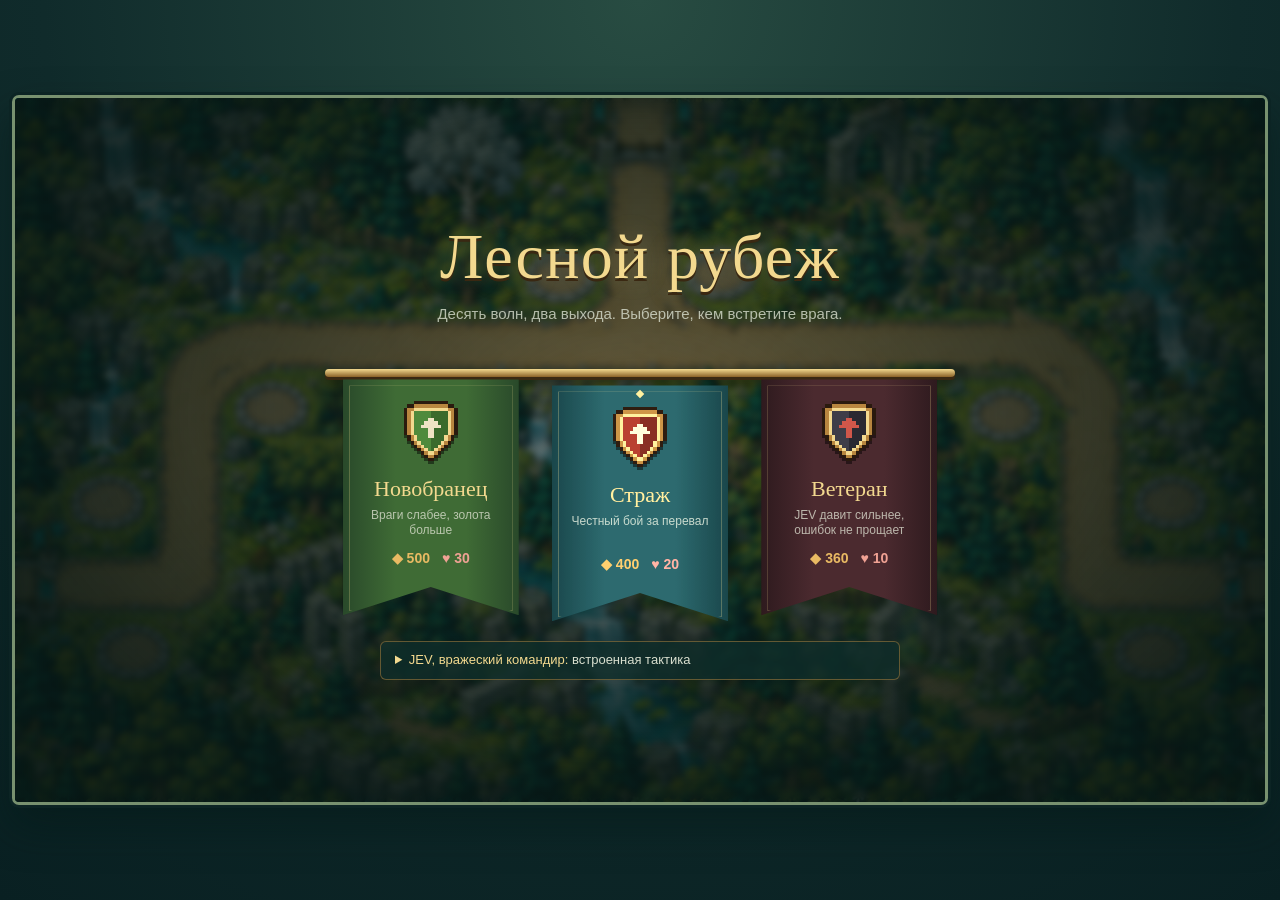
==== commit ddfdc03a: "Center tower actions and require upgrade preview tap" ====
--- a/game/index.html
+++ b/game/index.html
@@ -31,10 +31,12 @@
             <button class="selection-close" type="button" aria-label="Закрыть выбор">×</button>
             <button id="upgradeOption" class="build-option pos-n" type="button" data-name="Улучшить">
               <svg viewBox="0 0 48 48" aria-hidden="true"><path d="M13 27L24 16 35 27" stroke="#f3d98f" stroke-width="4"/><path d="M13 38L24 27 35 38" stroke="#f0e5c4" stroke-width="3"/><path d="M24 5V9M19 7H29" stroke="#f3d98f" stroke-width="2"/></svg>
+              <span class="action-label">Улучшить</span>
               <span id="upgradeCost" class="build-cost">75</span>
             </button>
             <button id="sellOption" class="build-option pos-s" type="button" data-name="Продать">
-              <svg viewBox="0 0 48 48" aria-hidden="true"><ellipse cx="24" cy="33" rx="13" ry="5" stroke="#c99a4a" stroke-width="3"/><path d="M11 33V28M37 33V28" stroke="#c99a4a" stroke-width="3"/><ellipse cx="24" cy="27" rx="13" ry="5" stroke="#f3d98f" stroke-width="3"/><path d="M24 7L29 13 24 19 19 13Z" stroke="#f0e5c4" stroke-width="2.5"/></svg>
+              <svg viewBox="0 0 48 48" aria-hidden="true"><path d="M13 13H35M19 13V9H29V13M16 18L18 39H30L32 18M22 23V34M26 23V34" stroke="#ffe1dd" stroke-width="3"/></svg>
+              <span class="action-label">Продать</span>
               <span id="sellValue" class="build-cost refund">54</span>
             </button>
             <div id="towerInfo" class="tower-info">
--- a/game/style.css
+++ b/game/style.css
@@ -108,10 +108,10 @@
 .selection-close{display:none;}
 .rotate-prompt{display:none;}
 
-/* A narrow map stays at its natural aspect ratio; touch controls use the space around it. */
-@media (max-width:680px), (pointer:coarse) and (orientation:landscape){
+/* Portrait fallback; phones ask to rotate before play. */
+@media (max-width:680px) and (orientation:portrait){
   .game-shell{min-height:100vh;min-height:100dvh;padding:0 env(safe-area-inset-right) env(safe-area-inset-bottom) env(safe-area-inset-left);}
-  .game-shell>.field-frame{overflow:visible;max-width:100%;}
+  .game-shell>.field-frame{overflow:visible;max-width:100%;width:100%;}
   .hud{position:fixed;top:calc(env(safe-area-inset-top) + 10px);left:50%;right:auto;transform:translateX(-50%);width:max-content;max-width:calc(100vw - 20px);z-index:5;}
   .hud-stats{gap:10px;padding:8px 10px;}
   .hud-stat{font-size:13px;}
@@ -138,36 +138,18 @@
   .stage-message h2{font-size:clamp(25px,7vw,37px);}
   .field-frame>.toast{position:fixed;top:calc(env(safe-area-inset-top) + 58px);bottom:auto;max-width:calc(100vw - 24px);z-index:9;}
 }
-@media (max-width:680px) and (orientation:portrait){
-  .game-shell>.field-frame{width:100%;}
-}
-/* In landscape the map uses the full visible height. Controls sit at its edges. */
+/* Landscape play keeps the map, selector and shield in one visible field. */
 @media (pointer:coarse) and (orientation:landscape){
-  .game-shell{padding:max(4px,env(safe-area-inset-top)) max(4px,env(safe-area-inset-right)) max(4px,env(safe-area-inset-bottom)) max(4px,env(safe-area-inset-left));}
+  .game-shell{height:100dvh;min-height:0;padding:max(4px,env(safe-area-inset-top)) max(4px,env(safe-area-inset-right)) max(4px,env(safe-area-inset-bottom)) max(4px,env(safe-area-inset-left));}
   .game-shell>.field-frame{width:min(100%,calc((100dvh - env(safe-area-inset-top) - env(safe-area-inset-bottom) - 12px)*1672/941));}
   .hud{position:absolute;top:8px;left:8px;right:8px;transform:none;width:auto;max-width:none;display:flex;justify-content:space-between;pointer-events:none;}
   .hud-stats{gap:8px;padding:7px 10px;pointer-events:auto;}
   .hud-actions{display:flex;gap:7px;pointer-events:auto;}
   .hud-button{width:36px;height:36px;}
-  .wave-shield{top:50%;right:calc(env(safe-area-inset-right) + 10px);transform:translateY(-50%);}
-  .shield-label{top:50%;bottom:auto;left:auto;right:calc(100% + 8px);transform:translateY(-50%);}
-  .field-frame:has(.build-menu:not([hidden]):not(.panel-left)) .wave-shield{left:calc(env(safe-area-inset-left) + 10px);right:auto;}
-  .field-frame:has(.build-menu:not([hidden]):not(.panel-left)) .shield-label{left:calc(100% + 8px);right:auto;}
-  .build-menu{top:50%;right:calc(env(safe-area-inset-right) + 4px);bottom:auto;left:auto;width:clamp(178px,25vw,240px);max-height:calc(100dvh - env(safe-area-inset-top) - env(safe-area-inset-bottom) - 8px);overflow-y:auto;grid-template-columns:repeat(2,minmax(0,1fr));gap:10px 6px;padding:12px 10px 31px;border:2px solid #b8863f;border-radius:8px;box-shadow:0 10px 32px #061c1bdd;transform:translateY(-50%);}
-  .build-menu.panel-left{left:calc(env(safe-area-inset-left) + 4px);right:auto;}
-  .selection-close{top:14px;right:12px;}
-  #buildMenu .build-option{grid-row:auto;}
-  .build-option{width:52px;height:52px;--size:52px;}
-  .build-option::after{top:calc(100% + 12px);max-width:100px;font-size:11px;}
-  .build-plaque,.plaque-above .build-plaque{padding:5px 36px 5px 6px;}
-  .build-plaque strong{font-size:13px;}
-  .build-plaque small{font-size:10px;}
-  .tower-menu .tower-info,.plaque-above .tower-info{padding:8px;}
-  .tower-info-head strong{font-size:13px;}
-  .tower-info p{font-size:11px;}
-  .tower-info-stats{gap:3px;}
-  .tower-info-stats dt{font-size:9px;}
-  .tower-info-stats dd{font-size:12px;}
+  .wave-shield{position:absolute;top:max(27px,calc(62 / 941 * 100%));left:calc(835 / 1672 * 100%);right:auto;width:46px;transform:translate(-50%,-50%);}
+  .shield-label{top:calc(100% + 8px);bottom:auto;left:50%;right:auto;transform:translateX(-50%);}
+  .build-menu{z-index:5;}
+  .tower-info{background:#102d2bf0;}
   .menu-panel{padding:8px;}
   .menu-title{font-size:clamp(25px,7vh,36px);}
   .menu-sub{margin-top:4px;}
@@ -179,9 +161,33 @@
   .banner-stats{margin-top:5px;}
   .jev-settings{margin-top:10px;padding:7px 10px;}
 }
+@media (pointer:coarse) and (orientation:landscape) and (min-aspect-ratio:19/10){
+  /* Zoom the original map uniformly; only the empty strip below the last pads is cropped. */
+  .game-shell{display:flex;flex-direction:row;align-items:flex-start;justify-content:center;overflow:hidden;}
+  .game-shell>.field-frame{flex:none;width:min(100%,calc((100dvh - env(safe-area-inset-top) - env(safe-area-inset-bottom) - 8px)*1672/800));}
+}
 @media (pointer:coarse) and (orientation:portrait) and (max-width:820px){
   .rotate-prompt{position:fixed;inset:0;z-index:20;display:flex;flex-direction:column;align-items:center;justify-content:center;gap:14px;padding:24px;text-align:center;background:radial-gradient(circle at 50% 45%,#254d45,#102b2b 72%);color:var(--parchment);}
   .rotate-device{display:grid;place-items:center;width:78px;height:48px;margin-bottom:12px;border:3px solid #e9ba63;border-radius:11px;color:#e9ba63;font:36px Georgia,serif;box-shadow:0 0 0 6px #e9ba6320;}
   .rotate-prompt strong{font:normal 29px Georgia,serif;color:#f3d98f;}
   .rotate-prompt p{margin:0;font-size:15px;color:#d9dfcf;}
 }
+@media(prefers-reduced-motion:reduce){.tower-info{animation:none;}}
+/* The built-tower actions stay centered even when a tower is near a screen edge. */
+@media (orientation:landscape){
+  .tower-menu{position:fixed;inset:auto;left:50%;top:50%;width:min(340px,calc(100vw - 20px));height:auto;max-height:calc(100dvh - 16px);padding:12px;display:grid;grid-template-columns:repeat(2,minmax(0,1fr));gap:10px;transform:translate(-50%,-50%);overflow:auto;pointer-events:auto;line-height:1.2;background:#102d2bf2;border:2px solid #b8863f;border-radius:10px;box-shadow:0 14px 38px #000c;}
+  .tower-menu .build-ring{display:none;}
+  .tower-menu .selection-close{display:grid;place-items:center;position:absolute;z-index:1;top:7px;right:7px;width:27px;height:27px;padding:0;border:1px solid #b8863f;border-radius:5px;background:#183b37;color:#f3d98f;font-size:20px;line-height:1;pointer-events:auto;}
+  .tower-menu .tower-info,.tower-menu.plaque-above .tower-info{position:static;grid-column:1/-1;grid-row:1;width:100%;margin:0!important;padding:8px 10px;animation:none;box-shadow:none;border:0;background:none;}
+  .tower-menu .tower-info-head{padding-right:23px;}
+  .tower-menu .tower-info p{margin:4px 0 6px;}
+  .tower-menu .build-option,.tower-menu .build-option:hover,.tower-menu .build-option:focus-visible{position:relative;top:auto;left:auto;grid-row:2;width:100%;height:66px;padding:5px 7px;display:grid;grid-template-columns:34px 1fr;grid-template-rows:1fr 1fr;align-items:center;column-gap:5px;border-radius:7px;transform:none;animation:none;box-shadow:inset 0 1px #ffffff30,0 3px 9px #0008;}
+  .tower-menu .build-option svg:not(.build-lock){grid-column:1;grid-row:1/3;width:32px;height:32px;}
+  .tower-menu .action-label{grid-column:2;grid-row:1;font-size:13px;font-weight:700;white-space:nowrap;}
+  .tower-menu .build-cost{position:static;grid-column:2;grid-row:2;justify-self:start;transform:none;clip-path:none;border-radius:3px;padding:1px 5px;font-size:11px;}
+  .tower-menu .build-option::after{display:none;}
+  .tower-menu #upgradeOption{grid-column:1;background:linear-gradient(#35614c,#1a382f);border:1px solid #b8863f;}
+  .tower-menu #upgradeOption.armed{background:linear-gradient(#82612e,#4c361d);border-color:#ffe0a0;box-shadow:0 0 0 2px #f3d98f77,inset 0 1px #ffffff55;}
+  .tower-menu #sellOption{grid-column:2;background:linear-gradient(#813d3b,#4a2528);border:1px solid #e8877c;color:#ffe1dd;}
+  .tower-menu #sellOption:hover,.tower-menu #sellOption:focus-visible{background:linear-gradient(#a54d49,#642d30);box-shadow:0 0 0 2px #e8877c88,0 4px 12px #0009;}
+}
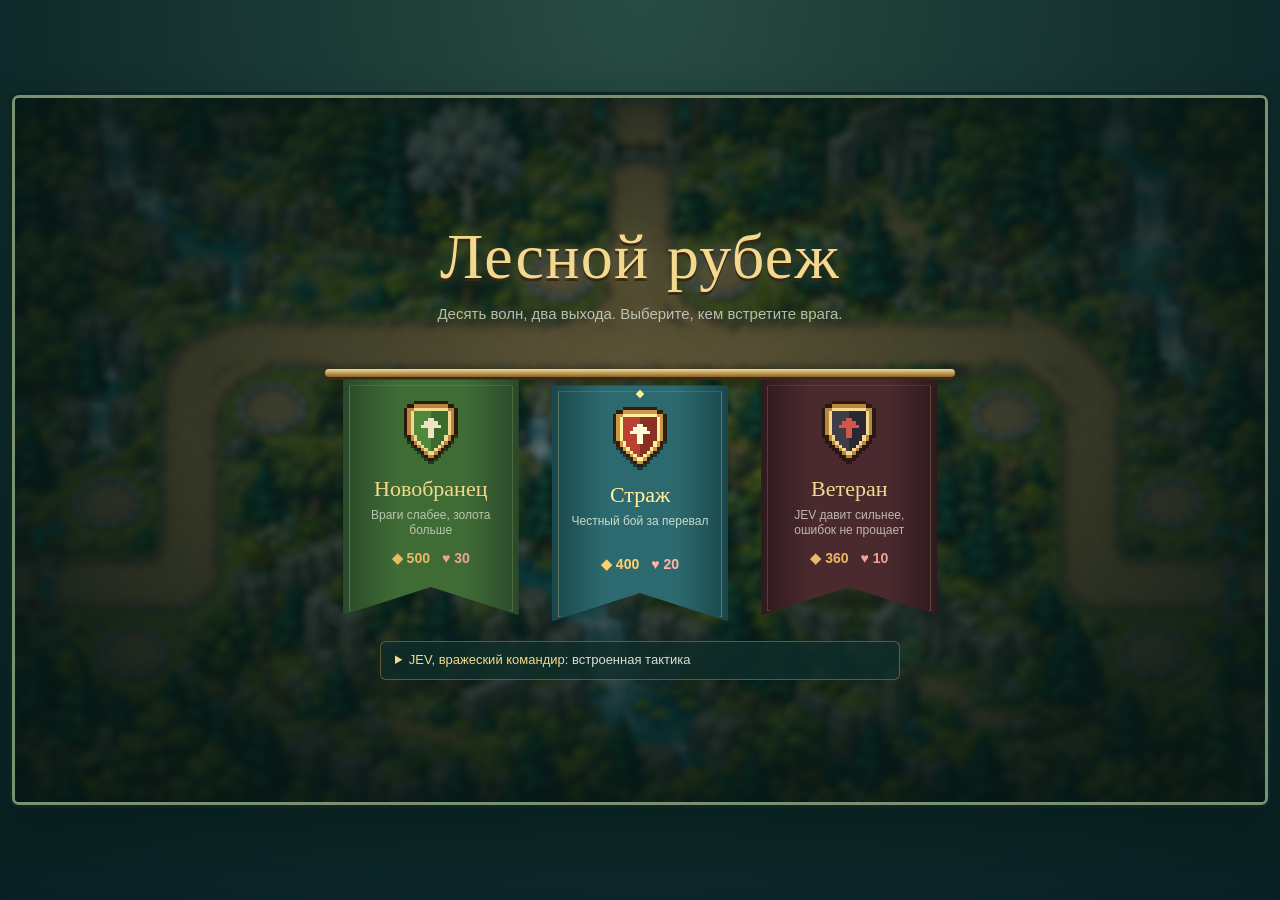
==== commit 4db889ce: "Restore centered radial tower selector" ====
--- a/game/index.html
+++ b/game/index.html
@@ -31,12 +31,10 @@
             <button class="selection-close" type="button" aria-label="Закрыть выбор">×</button>
             <button id="upgradeOption" class="build-option pos-n" type="button" data-name="Улучшить">
               <svg viewBox="0 0 48 48" aria-hidden="true"><path d="M13 27L24 16 35 27" stroke="#f3d98f" stroke-width="4"/><path d="M13 38L24 27 35 38" stroke="#f0e5c4" stroke-width="3"/><path d="M24 5V9M19 7H29" stroke="#f3d98f" stroke-width="2"/></svg>
-              <span class="action-label">Улучшить</span>
               <span id="upgradeCost" class="build-cost">75</span>
             </button>
             <button id="sellOption" class="build-option pos-s" type="button" data-name="Продать">
               <svg viewBox="0 0 48 48" aria-hidden="true"><path d="M13 13H35M19 13V9H29V13M16 18L18 39H30L32 18M22 23V34M26 23V34" stroke="#ffe1dd" stroke-width="3"/></svg>
-              <span class="action-label">Продать</span>
               <span id="sellValue" class="build-cost refund">54</span>
             </button>
             <div id="towerInfo" class="tower-info">
--- a/game/style.css
+++ b/game/style.css
@@ -175,19 +175,9 @@
 @media(prefers-reduced-motion:reduce){.tower-info{animation:none;}}
 /* The built-tower actions stay centered even when a tower is near a screen edge. */
 @media (orientation:landscape){
-  .tower-menu{position:fixed;inset:auto;left:50%;top:50%;width:min(340px,calc(100vw - 20px));height:auto;max-height:calc(100dvh - 16px);padding:12px;display:grid;grid-template-columns:repeat(2,minmax(0,1fr));gap:10px;transform:translate(-50%,-50%);overflow:auto;pointer-events:auto;line-height:1.2;background:#102d2bf2;border:2px solid #b8863f;border-radius:10px;box-shadow:0 14px 38px #000c;}
-  .tower-menu .build-ring{display:none;}
-  .tower-menu .selection-close{display:grid;place-items:center;position:absolute;z-index:1;top:7px;right:7px;width:27px;height:27px;padding:0;border:1px solid #b8863f;border-radius:5px;background:#183b37;color:#f3d98f;font-size:20px;line-height:1;pointer-events:auto;}
-  .tower-menu .tower-info,.tower-menu.plaque-above .tower-info{position:static;grid-column:1/-1;grid-row:1;width:100%;margin:0!important;padding:8px 10px;animation:none;box-shadow:none;border:0;background:none;}
-  .tower-menu .tower-info-head{padding-right:23px;}
-  .tower-menu .tower-info p{margin:4px 0 6px;}
-  .tower-menu .build-option,.tower-menu .build-option:hover,.tower-menu .build-option:focus-visible{position:relative;top:auto;left:auto;grid-row:2;width:100%;height:66px;padding:5px 7px;display:grid;grid-template-columns:34px 1fr;grid-template-rows:1fr 1fr;align-items:center;column-gap:5px;border-radius:7px;transform:none;animation:none;box-shadow:inset 0 1px #ffffff30,0 3px 9px #0008;}
-  .tower-menu .build-option svg:not(.build-lock){grid-column:1;grid-row:1/3;width:32px;height:32px;}
-  .tower-menu .action-label{grid-column:2;grid-row:1;font-size:13px;font-weight:700;white-space:nowrap;}
-  .tower-menu .build-cost{position:static;grid-column:2;grid-row:2;justify-self:start;transform:none;clip-path:none;border-radius:3px;padding:1px 5px;font-size:11px;}
-  .tower-menu .build-option::after{display:none;}
-  .tower-menu #upgradeOption{grid-column:1;background:linear-gradient(#35614c,#1a382f);border:1px solid #b8863f;}
-  .tower-menu #upgradeOption.armed{background:linear-gradient(#82612e,#4c361d);border-color:#ffe0a0;box-shadow:0 0 0 2px #f3d98f77,inset 0 1px #ffffff55;}
-  .tower-menu #sellOption{grid-column:2;background:linear-gradient(#813d3b,#4a2528);border:1px solid #e8877c;color:#ffe1dd;}
-  .tower-menu #sellOption:hover,.tower-menu #sellOption:focus-visible{background:linear-gradient(#a54d49,#642d30);box-shadow:0 0 0 2px #e8877c88,0 4px 12px #0009;}
+  .tower-menu{position:fixed;left:50%;top:50%;width:0;height:0;pointer-events:none;}
+  .tower-menu .tower-info,.tower-menu.plaque-above .tower-info{position:absolute;left:calc(var(--r) + var(--size)/2 + 8px);top:0;width:min(228px,calc(50vw - 100px));margin:0!important;transform:translateY(-50%);animation:none;}
+  .tower-menu #upgradeOption.armed{box-shadow:0 0 0 2px #5b3f1c,0 0 0 4px #ffe0a0,0 0 0 7px #f3d98f77,inset 0 0 0 2px #f3d98faa,0 0 18px #f3d98faa;}
+  .tower-menu #sellOption{background:radial-gradient(circle at 50% 30%,#a64d47,#50272b 72%);box-shadow:0 0 0 2px #522122,0 0 0 4px #df7770,0 0 0 5px #341818,inset 0 0 0 2px #ffd6d255,inset 0 -6px 10px #0006,0 6px 12px #000a;}
+  .tower-menu #sellOption:hover,.tower-menu #sellOption:focus-visible{box-shadow:0 0 0 2px #522122,0 0 0 4px #ffaaa0,0 0 0 5px #341818,inset 0 0 0 2px #ffd6d2aa,0 0 18px #ff888899;}
 }
